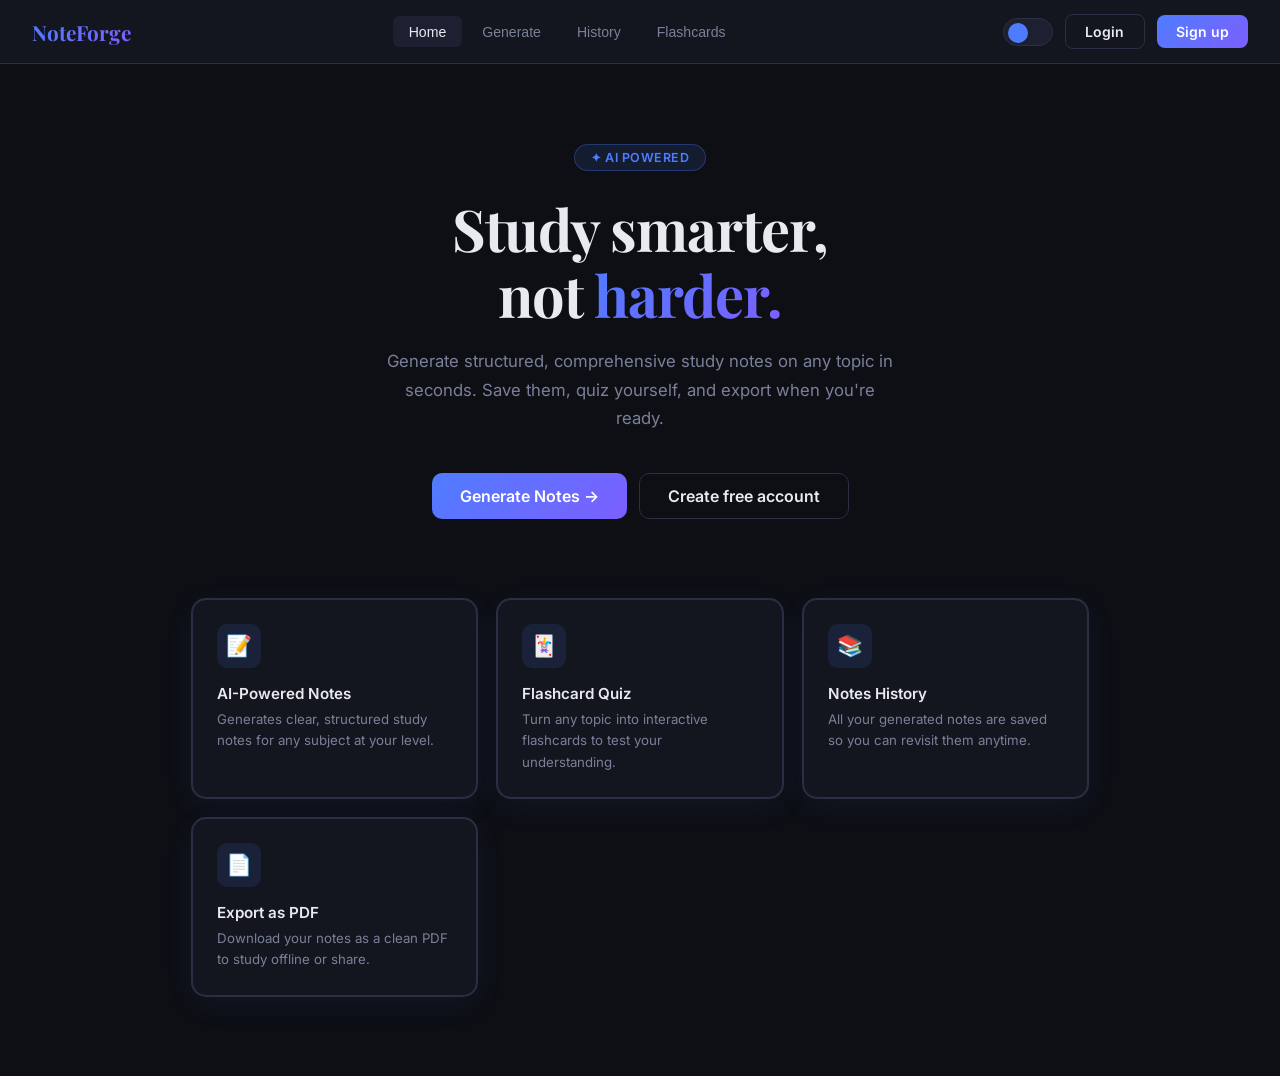
==== backend/static/index.html @ dbd55664 "Initial project upload" ====
<!DOCTYPE html>
<html lang="en" data-theme="dark">
<head>
  <meta charset="UTF-8" />
  <meta name="viewport" content="width=device-width, initial-scale=1.0"/>
  <title>NoteForge AI — Study Notes Generator</title>
  <style>
    @import url('https://fonts.googleapis.com/css2?family=Inter:wght@300;400;500;600;700&family=Playfair+Display:wght@700&display=swap');

    :root[data-theme="dark"] {
      --bg: #0d0f14; --surface: #13161e; --surface2: #1c2030;
      --border: #2a2f42; --accent: #4f7cff; --accent2: #7c5fff;
      --text: #e8eaf0; --muted: #7a8099; --success: #2dd4a0;
      --danger: #ff5f6d; --card-glow: 0 0 0 1px #2a2f42, 0 8px 32px rgba(79,124,255,0.07);
    }
    :root[data-theme="light"] {
      --bg: #f4f5f9; --surface: #ffffff; --surface2: #eef0f7;
      --border: #dde0ee; --accent: #3d6af7; --accent2: #6b4bef;
      --text: #141824; --muted: #6b7290; --success: #17a87a;
      --danger: #e0394a; --card-glow: 0 0 0 1px #dde0ee, 0 8px 32px rgba(61,106,247,0.08);
    }
    *, *::before, *::after { box-sizing: border-box; margin: 0; padding: 0; }
    body { font-family: 'Inter', Arial, sans-serif; background: var(--bg); color: var(--text); min-height: 100vh; transition: background 0.3s, color 0.3s; }
    nav { position: sticky; top: 0; z-index: 100; display: flex; align-items: center; justify-content: space-between; padding: 0 2rem; height: 64px; background: var(--surface); border-bottom: 1px solid var(--border); }
    .logo { font-family: 'Playfair Display', Georgia, serif; font-size: 1.3rem; font-weight: 700; background: linear-gradient(135deg, var(--accent), var(--accent2)); -webkit-background-clip: text; -webkit-text-fill-color: transparent; }
    .nav-links { display: flex; gap: 0.25rem; }
    .nav-links button { background: none; border: none; cursor: pointer; color: var(--muted); font-size: 0.88rem; font-weight: 500; padding: 0.45rem 1rem; border-radius: 6px; transition: all 0.2s; }
    .nav-links button:hover, .nav-links button.active { color: var(--text); background: var(--surface2); }
    .nav-right { display: flex; align-items: center; gap: 0.75rem; }
    .theme-toggle { background: var(--surface2); border: 1px solid var(--border); border-radius: 50px; width: 50px; height: 28px; cursor: pointer; position: relative; }
    .theme-toggle::after { content: ''; position: absolute; top: 4px; left: 4px; width: 20px; height: 20px; border-radius: 50%; background: var(--accent); transition: transform 0.3s; }
    [data-theme="light"] .theme-toggle::after { transform: translateX(22px); }
    .btn { padding: 0.5rem 1.2rem; border-radius: 8px; font-size: 0.875rem; font-weight: 600; cursor: pointer; border: none; transition: all 0.2s; font-family: inherit; }
    .btn-outline { background: none; border: 1px solid var(--border); color: var(--text); }
    .btn-outline:hover { border-color: var(--accent); color: var(--accent); }
    .btn-primary { background: linear-gradient(135deg, var(--accent), var(--accent2)); color: #fff; }
    .btn-primary:hover { opacity: 0.88; transform: translateY(-1px); }
    .page { display: none; animation: fadeIn 0.25s ease; }
    .page.active { display: block; }
    @keyframes fadeIn { from { opacity: 0; transform: translateY(8px); } to { opacity: 1; } }
    .hero { max-width: 740px; margin: 0 auto; padding: 5rem 2rem 3rem; text-align: center; }
    .hero-badge { display: inline-block; margin-bottom: 1.5rem; padding: 0.3rem 1rem; border-radius: 50px; background: rgba(79,124,255,0.12); border: 1px solid rgba(79,124,255,0.3); font-size: 0.78rem; font-weight: 600; color: var(--accent); text-transform: uppercase; letter-spacing: 0.5px; }
    .hero h1 { font-family: 'Playfair Display', Georgia, serif; font-size: clamp(2.2rem, 5vw, 3.6rem); line-height: 1.15; letter-spacing: -1px; margin-bottom: 1.25rem; }
    .hero h1 span { background: linear-gradient(135deg, var(--accent), var(--accent2)); -webkit-background-clip: text; -webkit-text-fill-color: transparent; }
    .hero p { color: var(--muted); font-size: 1.05rem; line-height: 1.7; margin-bottom: 2.5rem; max-width: 520px; margin-left: auto; margin-right: auto; }
    .hero-actions { display: flex; gap: 0.75rem; justify-content: center; flex-wrap: wrap; }
    .hero-actions .btn { padding: 0.75rem 1.75rem; font-size: 1rem; border-radius: 10px; }
    .features { max-width: 960px; margin: 0 auto; padding: 2rem 2rem 5rem; display: grid; grid-template-columns: repeat(auto-fit, minmax(220px, 1fr)); gap: 1.25rem; }
    .feature-card { background: var(--surface); border: 1px solid var(--border); border-radius: 14px; padding: 1.5rem; box-shadow: var(--card-glow); transition: transform 0.2s, border-color 0.2s; }
    .feature-card:hover { transform: translateY(-3px); border-color: var(--accent); }
    .feature-icon { width: 44px; height: 44px; border-radius: 10px; background: rgba(79,124,255,0.12); display: flex; align-items: center; justify-content: center; font-size: 1.3rem; margin-bottom: 1rem; }
    .feature-card h3 { font-size: 0.95rem; font-weight: 600; margin-bottom: 0.4rem; }
    .feature-card p { font-size: 0.83rem; color: var(--muted); line-height: 1.6; }
    .auth-wrap { min-height: calc(100vh - 64px); display: flex; align-items: center; justify-content: center; padding: 2rem; }
    .auth-card { background: var(--surface); border: 1px solid var(--border); border-radius: 16px; padding: 2.5rem; width: 100%; max-width: 420px; box-shadow: var(--card-glow); }
    .auth-card h2 { font-family: 'Playfair Display', Georgia, serif; font-size: 1.7rem; margin-bottom: 0.4rem; }
    .auth-card > p { color: var(--muted); font-size: 0.88rem; margin-bottom: 2rem; }
    .form-group { margin-bottom: 1.1rem; }
    .form-group label { display: block; font-size: 0.78rem; font-weight: 600; color: var(--muted); margin-bottom: 0.4rem; text-transform: uppercase; letter-spacing: 0.3px; }
    .form-group input { width: 100%; padding: 0.75rem 1rem; background: var(--surface2); border: 1px solid var(--border); border-radius: 8px; color: var(--text); font-size: 0.9rem; outline: none; transition: border-color 0.2s; font-family: inherit; }
    .form-group input:focus { border-color: var(--accent); }
    .auth-card .btn-primary { width: 100%; padding: 0.8rem; font-size: 0.95rem; border-radius: 10px; margin-top: 0.5rem; }
    .auth-switch { text-align: center; margin-top: 1.5rem; font-size: 0.85rem; color: var(--muted); }
    .auth-switch a { color: var(--accent); cursor: pointer; font-weight: 600; }
    .gen-wrap { max-width: 820px; margin: 0 auto; padding: 3rem 2rem; }
    .gen-wrap h2 { font-family: 'Playfair Display', Georgia, serif; font-size: 1.9rem; margin-bottom: 0.4rem; }
    .gen-wrap > p { color: var(--muted); font-size: 0.9rem; margin-bottom: 2rem; }
    .gen-card { background: var(--surface); border: 1px solid var(--border); border-radius: 16px; padding: 2rem; box-shadow: var(--card-glow); margin-bottom: 1.5rem; }
    .gen-row { display: flex; gap: 0.75rem; flex-wrap: wrap; margin-bottom: 1.25rem; }
    .gen-row input, .gen-row select { flex: 1; min-width: 150px; padding: 0.75rem 1rem; background: var(--surface2); border: 1px solid var(--border); border-radius: 8px; color: var(--text); font-size: 0.9rem; outline: none; font-family: inherit; transition: border-color 0.2s; }
    .gen-row input:focus, .gen-row select:focus { border-color: var(--accent); }
    .gen-row select option { background: var(--surface); }
    .gen-card .btn-primary { padding: 0.75rem 2rem; font-size: 0.95rem; border-radius: 10px; }
    .result-card { background: var(--surface); border: 1px solid var(--border); border-radius: 16px; padding: 2rem; box-shadow: var(--card-glow); display: none; }
    .result-card.visible { display: block; animation: fadeIn 0.3s ease; }
    .result-header { display: flex; align-items: center; justify-content: space-between; margin-bottom: 1.25rem; flex-wrap: wrap; gap: 0.75rem; }
    .result-header h3 { font-size: 1rem; font-weight: 600; }
    .result-actions { display: flex; gap: 0.5rem; }
    .result-actions .btn { padding: 0.4rem 0.9rem; font-size: 0.78rem; border-radius: 7px; }
    .notes-body { font-size: 0.9rem; line-height: 1.85; color: var(--text); white-space: pre-wrap; max-height: 500px; overflow-y: auto; padding-right: 0.5rem; }
    .notes-body::-webkit-scrollbar { width: 5px; }
    .notes-body::-webkit-scrollbar-thumb { background: var(--border); border-radius: 4px; }
    .loader { display: none; text-align: center; padding: 3rem; }
    .loader.visible { display: block; }
    .spinner { width: 38px; height: 38px; border-radius: 50%; border: 3px solid var(--border); border-top-color: var(--accent); animation: spin 0.8s linear infinite; margin: 0 auto 1rem; }
    @keyframes spin { to { transform: rotate(360deg); } }
    .loader p { color: var(--muted); font-size: 0.88rem; }
    .hist-wrap { max-width: 820px; margin: 0 auto; padding: 3rem 2rem; }
    .hist-wrap h2 { font-family: 'Playfair Display', Georgia, serif; font-size: 1.9rem; margin-bottom: 0.4rem; }
    .hist-wrap > p { color: var(--muted); font-size: 0.9rem; margin-bottom: 2rem; }
    .hist-grid { display: flex; flex-direction: column; gap: 1rem; }
    .hist-item { background: var(--surface); border: 1px solid var(--border); border-radius: 14px; padding: 1.25rem 1.5rem; box-shadow: var(--card-glow); display: flex; align-items: center; justify-content: space-between; gap: 1rem; cursor: pointer; transition: border-color 0.2s, transform 0.2s; }
    .hist-item:hover { border-color: var(--accent); transform: translateX(4px); }
    .hist-info h4 { font-size: 0.95rem; font-weight: 600; margin-bottom: 0.2rem; text-transform: uppercase; }
    .hist-info span { font-size: 0.78rem; color: var(--muted); }
    .hist-badge { padding: 0.25rem 0.8rem; border-radius: 50px; background: rgba(79,124,255,0.12); color: var(--accent); font-size: 0.75rem; font-weight: 600; white-space: nowrap; }
    .empty-state { text-align: center; padding: 4rem 2rem; color: var(--muted); }
    .empty-icon { font-size: 2.5rem; margin-bottom: 1rem; }
    .flash-wrap { max-width: 820px; margin: 0 auto; padding: 3rem 2rem; }
    .flash-wrap h2 { font-family: 'Playfair Display', Georgia, serif; font-size: 1.9rem; margin-bottom: 0.4rem; }
    .flash-wrap > p { color: var(--muted); font-size: 0.9rem; margin-bottom: 2rem; }
    .flash-gen-row { display: flex; gap: 0.75rem; margin-bottom: 2rem; flex-wrap: wrap; }
    .flash-gen-row input { flex: 1; min-width: 200px; padding: 0.75rem 1rem; background: var(--surface); border: 1px solid var(--border); border-radius: 8px; color: var(--text); font-size: 0.9rem; outline: none; font-family: inherit; transition: border-color 0.2s; }
    .flash-gen-row input:focus { border-color: var(--accent); }
    .flash-gen-row .btn-primary { padding: 0.75rem 1.5rem; border-radius: 9px; }
    .flashcard-area { display: none; }
    .flashcard-area.visible { display: block; }
    .flashcard { background: var(--surface); border: 1px solid var(--border); border-radius: 18px; padding: 3rem 2rem; text-align: center; min-height: 230px; display: flex; flex-direction: column; align-items: center; justify-content: center; box-shadow: var(--card-glow); margin-bottom: 1.5rem; cursor: pointer; user-select: none; transition: transform 0.15s; }
    .flashcard:hover { transform: scale(1.01); }
    .fc-label { font-size: 0.72rem; font-weight: 700; letter-spacing: 1.5px; text-transform: uppercase; color: var(--accent); margin-bottom: 1rem; }
    .fc-text { font-size: 1.15rem; line-height: 1.6; font-weight: 500; }
    .fc-controls { display: flex; align-items: center; justify-content: center; gap: 1rem; flex-wrap: wrap; }
    .fc-controls .btn { padding: 0.55rem 1.3rem; border-radius: 9px; font-size: 0.88rem; }
    .fc-counter { color: var(--muted); font-size: 0.85rem; font-weight: 500; min-width: 60px; text-align: center; }
    .toast { position: fixed; bottom: 1.5rem; right: 1.5rem; padding: 0.8rem 1.3rem; border-radius: 10px; font-size: 0.85rem; font-weight: 500; background: var(--surface); border: 1px solid var(--border); box-shadow: 0 8px 24px rgba(0,0,0,0.2); opacity: 0; transform: translateY(12px); transition: all 0.3s; pointer-events: none; z-index: 999; }
    .toast.show { opacity: 1; transform: none; }
    .toast.success { border-color: var(--success); color: var(--success); }
    .toast.error { border-color: var(--danger); color: var(--danger); }
    @media (max-width: 600px) { nav { padding: 0 1rem; } .nav-links button { padding: 0.4rem 0.6rem; font-size: 0.78rem; } .gen-wrap, .hist-wrap, .flash-wrap { padding: 2rem 1rem; } .auth-card { padding: 1.75rem; } }
  </style>
</head>
<body>

<nav>
  <div class="logo">NoteForge</div>
  <div class="nav-links">
    <button onclick="showPage('home')" class="active" id="nav-home">Home</button>
    <button onclick="showPage('generate')" id="nav-generate">Generate</button>
    <button onclick="showPage('history')" id="nav-history">History</button>
    <button onclick="showPage('flashcards')" id="nav-flashcards">Flashcards</button>
  </div>
  <div class="nav-right">
    <button class="theme-toggle" onclick="toggleTheme()"></button>
    <button class="btn btn-outline" id="nav-login" onclick="showPage('login')">Login</button>
    <button class="btn btn-primary" id="nav-register" onclick="showPage('register')">Sign up</button>
  </div>
</nav>

<div class="page active" id="page-home">
  <div class="hero">
    <div class="hero-badge">✦ AI Powered</div>
    <h1>Study smarter,<br/>not <span>harder.</span></h1>
    <p>Generate structured, comprehensive study notes on any topic in seconds. Save them, quiz yourself, and export when you're ready.</p>
    <div class="hero-actions">
      <button class="btn btn-primary" onclick="showPage('generate')">Generate Notes →</button>
      <button class="btn btn-outline" onclick="showPage('register')">Create free account</button>
    </div>
  </div>
  <div class="features">
    <div class="feature-card"><div class="feature-icon">📝</div><h3>AI-Powered Notes</h3><p>Generates clear, structured study notes for any subject at your level.</p></div>
    <div class="feature-card"><div class="feature-icon">🃏</div><h3>Flashcard Quiz</h3><p>Turn any topic into interactive flashcards to test your understanding.</p></div>
    <div class="feature-card"><div class="feature-icon">📚</div><h3>Notes History</h3><p>All your generated notes are saved so you can revisit them anytime.</p></div>
    <div class="feature-card"><div class="feature-icon">📄</div><h3>Export as PDF</h3><p>Download your notes as a clean PDF to study offline or share.</p></div>
  </div>
</div>

<div class="page" id="page-login">
  <div class="auth-wrap"><div class="auth-card">
    <h2>Welcome back</h2><p>Sign in to access your notes.</p>
    <div class="form-group"><label>Email</label><input type="email" id="login-email" placeholder="you@example.com"/></div>
    <div class="form-group"><label>Password</label><input type="password" id="login-password" placeholder="••••••••"/></div>
    <button class="btn btn-primary" onclick="handleLogin()">Sign in</button>
    <div class="auth-switch">No account? <a onclick="showPage('register')">Sign up</a></div>
  </div></div>
</div>

<div class="page" id="page-register">
  <div class="auth-wrap"><div class="auth-card">
    <h2>Create account</h2><p>Start generating AI study notes for free.</p>
    <div class="form-group"><label>Full Name</label><input type="text" id="reg-name" placeholder="Your name"/></div>
    <div class="form-group"><label>Email</label><input type="email" id="reg-email" placeholder="you@example.com"/></div>
    <div class="form-group"><label>Password</label><input type="password" id="reg-password" placeholder="••••••••"/></div>
    <button class="btn btn-primary" onclick="handleRegister()">Create account</button>
    <div class="auth-switch">Have account? <a onclick="showPage('login')">Sign in</a></div>
  </div></div>
</div>

<div class="page" id="page-generate">
  <div class="gen-wrap">
    <h2>Generate Notes</h2>
    <p>Enter a topic and let AI write your study notes.</p>
    <div class="gen-card">
      <div class="gen-row">
        <input type="text" id="topic-input" placeholder="e.g. DBMS, Photosynthesis, Recursion…"/>
        <select id="level-select">
          <option value="beginner">Beginner</option>
          <option value="intermediate" selected>Intermediate</option>
          <option value="advanced">Advanced</option>
        </select>
        <select id="style-select">
          <option value="structured">Structured</option>
          <option value="detailed">Detailed</option>
          <option value="concise">Concise</option>
        </select>
      </div>
      <button class="btn btn-primary" onclick="generateNotes()">Generate Notes</button>
    </div>
    <div class="loader" id="gen-loader"><div class="spinner"></div><p>Generating your notes…</p></div>
    <div class="result-card" id="result-card">
      <div class="result-header">
        <h3 id="result-title">Notes: —</h3>
        <div class="result-actions">
          <button class="btn btn-outline" onclick="exportPDF()">📄 Export PDF</button>
          <button class="btn btn-outline" onclick="copyNotes()">📋 Copy</button>
        </div>
      </div>
      <div class="notes-body" id="notes-body"></div>
    </div>
  </div>
</div>

<div class="page" id="page-history">
  <div class="hist-wrap">
    <h2>Notes History</h2>
    <p>All your generated notes saved in database.</p>
    <div class="hist-grid" id="hist-grid"></div>
  </div>
</div>

<div class="page" id="page-flashcards">
  <div class="flash-wrap">
    <h2>Flashcards</h2>
    <p>Generate quiz flashcards on any topic to test yourself.</p>
    <div class="flash-gen-row">
      <input type="text" id="flash-topic" placeholder="e.g. DBMS, Mitosis…"/>
      <button class="btn btn-primary" onclick="generateFlashcards()">Generate Cards</button>
    </div>
    <div class="loader" id="flash-loader"><div class="spinner"></div><p>Preparing flashcards…</p></div>
    <div class="flashcard-area" id="flashcard-area">
      <div class="flashcard" onclick="flipCard()">
        <div class="fc-label" id="fc-label">Question</div>
        <div class="fc-text" id="fc-text">—</div>
      </div>
      <div class="fc-controls">
        <button class="btn btn-outline" onclick="prevCard()">← Prev</button>
        <span class="fc-counter" id="fc-counter">1 / 1</span>
        <button class="btn btn-outline" onclick="nextCard()">Next →</button>
        <button class="btn btn-primary" onclick="flipCard()">Flip</button>
      </div>
    </div>
  </div>
</div>

<div class="toast" id="toast"></div>

<script>
  const API = 'http://127.0.0.1:8000';
  let token = localStorage.getItem('token') || null;
  let currentNotes = '', currentTopic = '';
  let flashcards = [], fcIndex = 0, fcFlipped = false;

  const savedTheme = localStorage.getItem('theme') || 'dark';
  document.documentElement.setAttribute('data-theme', savedTheme);
  function toggleTheme() {
    const t = document.documentElement.getAttribute('data-theme') === 'dark' ? 'light' : 'dark';
    document.documentElement.setAttribute('data-theme', t);
    localStorage.setItem('theme', t);
  }

  function showPage(id) {
    document.querySelectorAll('.page').forEach(p => p.classList.remove('active'));
    document.querySelectorAll('.nav-links button').forEach(b => b.classList.remove('active'));
    document.getElementById('page-' + id).classList.add('active');
    const navBtn = document.getElementById('nav-' + id);
    if (navBtn) navBtn.classList.add('active');
    if (id === 'history') loadHistory();
  }

  function showToast(msg, type = 'success') {
    const t = document.getElementById('toast');
    t.textContent = msg; t.className = 'toast ' + type + ' show';
    setTimeout(() => t.className = 'toast', 3000);
  }

  async function handleLogin() {
    const email = document.getElementById('login-email').value;
    const pass = document.getElementById('login-password').value;
    if (!email || !pass) return showToast('Fill in all fields.', 'error');
    try {
      const res = await fetch(`${API}/auth/login`, {
        method: 'POST', headers: {'Content-Type': 'application/json'},
        body: JSON.stringify({ email, password: pass })
      });
      const data = await res.json();
      if (!res.ok) throw new Error(data.detail || 'Login failed');
      token = data.access_token;
      localStorage.setItem('token', token);
      showToast('Signed in!'); updateAuthUI(); showPage('generate');
    } catch(e) { showToast(e.message, 'error'); }
  }

  async function handleRegister() {
    const name = document.getElementById('reg-name').value;
    const email = document.getElementById('reg-email').value;
    const pass = document.getElementById('reg-password').value;
    if (!name || !email || !pass) return showToast('Fill in all fields.', 'error');
    try {
      const res = await fetch(`${API}/auth/register`, {
        method: 'POST', headers: {'Content-Type': 'application/json'},
        body: JSON.stringify({ name, email, password: pass })
      });
      const data = await res.json();
      if (!res.ok) throw new Error(data.detail || 'Registration failed');
      showToast('Account created! Please sign in.'); showPage('login');
    } catch(e) { showToast(e.message, 'error'); }
  }

  function updateAuthUI() {
    const loginBtn = document.getElementById('nav-login');
    const regBtn = document.getElementById('nav-register');
    if (token) {
      loginBtn.textContent = 'Logout';
      loginBtn.onclick = () => { token = null; localStorage.removeItem('token'); updateAuthUI(); showPage('home'); showToast('Logged out!'); };
      regBtn.style.display = 'none';
    } else {
      loginBtn.textContent = 'Login';
      loginBtn.onclick = () => showPage('login');
      regBtn.style.display = '';
    }
  }
  updateAuthUI();

  async function generateNotes() {
    const topic = document.getElementById('topic-input').value.trim();
    const level = document.getElementById('level-select').value;
    const style = document.getElementById('style-select').value;
    if (!topic) return showToast('Enter a topic first.', 'error');
    currentTopic = topic;
    document.getElementById('gen-loader').classList.add('visible');
    document.getElementById('result-card').classList.remove('visible');
    try {
      const res = await fetch(`${API}/notes/generate?topic=${encodeURIComponent(topic)}&level=${level}&style=${style}`, {
        method: 'POST', headers: token ? {'Authorization': 'Bearer ' + token} : {}
      });
      const data = await res.json();
      if (!res.ok) throw new Error(data.detail || 'Generation failed');
      currentNotes = data.notes || data.content || '';
      document.getElementById('result-title').textContent = 'Notes: ' + topic.toUpperCase();
      document.getElementById('notes-body').textContent = currentNotes;
      document.getElementById('result-card').classList.add('visible');
      if (data.cached) showToast('Loaded from cache! ⚡');
      else showToast('Notes generated and saved! ✅');
    } catch(e) { showToast(e.message, 'error'); }
    finally { document.getElementById('gen-loader').classList.remove('visible'); }
  }

  function copyNotes() { navigator.clipboard.writeText(currentNotes); showToast('Copied!'); }

  function exportPDF() {
    if (!currentNotes) return showToast('No notes to export!', 'error');
    const w = window.open('', '_blank');
    w.document.write(`<html><head><title>${currentTopic}</title><style>body{font-family:Georgia,serif;max-width:750px;margin:40px auto;line-height:1.9;color:#111;padding:0 20px}h1{font-size:1.6rem;margin-bottom:0.5rem}p.meta{color:#666;font-size:0.9rem;margin-bottom:2rem;border-bottom:1px solid #ddd;padding-bottom:1rem}pre{white-space:pre-wrap;font-family:inherit;font-size:0.95rem}</style></head><body><h1>${currentTopic.toUpperCase()} — Study Notes</h1><p class="meta">Generated by NoteForge AI | ${new Date().toLocaleDateString()}</p><pre>${currentNotes}</pre></body></html>`);
    w.document.close(); setTimeout(() => w.print(), 500);
  }

  async function loadHistory() {
    const grid = document.getElementById('hist-grid');
    grid.innerHTML = '<div class="empty-state"><div class="empty-icon">⏳</div><p>Loading history...</p></div>';
    try {
      const res = await fetch(`${API}/notes/history`);
      const data = await res.json();
      if (!data.length) {
        grid.innerHTML = '<div class="empty-state"><div class="empty-icon">📭</div><p>No saved notes yet. Generate some notes first!</p></div>';
        return;
      }
      grid.innerHTML = data.map(n => `
        <div class="hist-item" onclick="viewNote(${n.id})">
          <div class="hist-info">
            <h4>${n.topic.toUpperCase()}</h4>
            <span>${new Date(n.created_at).toLocaleDateString()} • ${n.level}</span>
          </div>
          <span class="hist-badge">View Notes</span>
        </div>
      `).join('');
    } catch(e) {
      grid.innerHTML = '<div class="empty-state"><div class="empty-icon">❌</div><p>Error loading history.</p></div>';
    }
  }

  async function viewNote(id) {
    try {
      const res = await fetch(`${API}/notes/history/${id}`);
      const n = await res.json();
      currentNotes = n.content; currentTopic = n.topic;
      document.getElementById('topic-input').value = n.topic;
      document.getElementById('result-title').textContent = 'Notes: ' + n.topic.toUpperCase();
      document.getElementById('notes-body').textContent = n.content;
      document.getElementById('result-card').classList.add('visible');
      showPage('generate');
    } catch(e) { showToast('Error loading note.', 'error'); }
  }

  async function generateFlashcards() {
    const topic = document.getElementById('flash-topic').value.trim();
    if (!topic) return showToast('Enter a topic first.', 'error');
    document.getElementById('flash-loader').classList.add('visible');
    document.getElementById('flashcard-area').classList.remove('visible');
    try {
      const res = await fetch(`${API}/notes/flashcards?topic=${encodeURIComponent(topic)}`, {
        method: 'POST', headers: token ? {'Authorization': 'Bearer ' + token} : {}
      });
      const data = await res.json();
      if (!res.ok) throw new Error(data.detail || 'Failed');
      flashcards = data.flashcards || data;
      showToast('Flashcards ready!');
    } catch(e) {
      flashcards = [
        { question: `What is ${topic}?`, answer: `${topic} is a fundamental concept in computer science.` },
        { question: `What are the key components of ${topic}?`, answer: `Key components include structure, organization, and efficient data management.` },
        { question: `Give a real-world example of ${topic}.`, answer: `${topic} is used in banking systems and e-commerce platforms.` },
        { question: `Why is ${topic} important?`, answer: `${topic} improves performance, efficiency, and helps solve complex problems.` },
        { question: `What are the advantages of ${topic}?`, answer: `Better organization, faster access, reduced redundancy, and improved reliability.` },
      ];
      showToast('Showing demo flashcards!');
    } finally { document.getElementById('flash-loader').classList.remove('visible'); }
    fcIndex = 0; fcFlipped = false; renderCard();
    document.getElementById('flashcard-area').classList.add('visible');
  }

  function renderCard() {
    fcFlipped = false;
    document.getElementById('fc-label').textContent = 'Question';
    document.getElementById('fc-text').textContent = flashcards[fcIndex].question;
    document.getElementById('fc-counter').textContent = (fcIndex + 1) + ' / ' + flashcards.length;
  }
  function flipCard() {
    fcFlipped = !fcFlipped;
    document.getElementById('fc-label').textContent = fcFlipped ? 'Answer' : 'Question';
    document.getElementById('fc-text').textContent = fcFlipped ? flashcards[fcIndex].answer : flashcards[fcIndex].question;
  }
  function nextCard() { if (fcIndex < flashcards.length - 1) { fcIndex++; renderCard(); } }
  function prevCard() { if (fcIndex > 0) { fcIndex--; renderCard(); } }
</script>
</body>
</html>
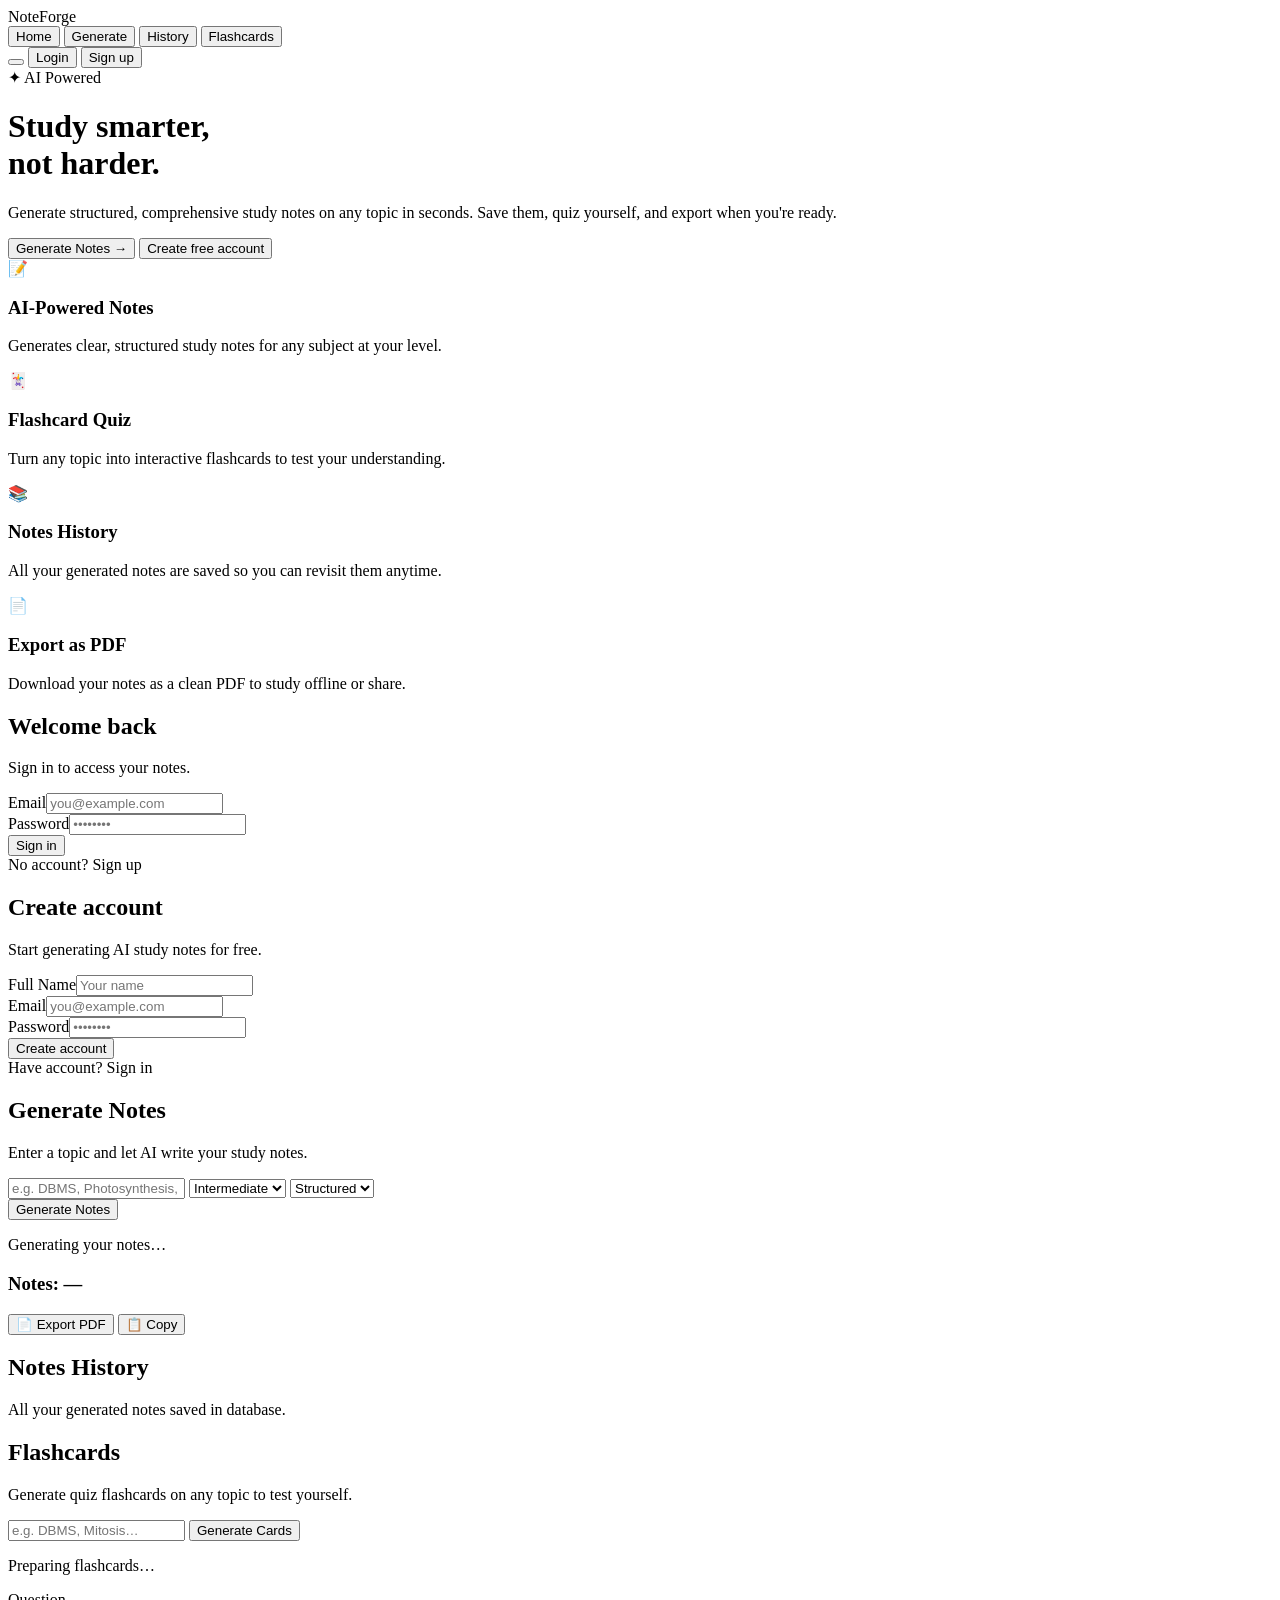
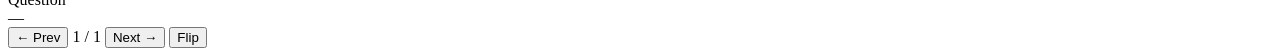
==== commit 5b9d490a: "Remove API key from env" ====
--- a/backend/static/index.html
+++ b/backend/static/index.html
@@ -4,120 +4,7 @@
   <meta charset="UTF-8" />
   <meta name="viewport" content="width=device-width, initial-scale=1.0"/>
   <title>NoteForge AI — Study Notes Generator</title>
-  <style>
-    @import url('https://fonts.googleapis.com/css2?family=Inter:wght@300;400;500;600;700&family=Playfair+Display:wght@700&display=swap');
-
-    :root[data-theme="dark"] {
-      --bg: #0d0f14; --surface: #13161e; --surface2: #1c2030;
-      --border: #2a2f42; --accent: #4f7cff; --accent2: #7c5fff;
-      --text: #e8eaf0; --muted: #7a8099; --success: #2dd4a0;
-      --danger: #ff5f6d; --card-glow: 0 0 0 1px #2a2f42, 0 8px 32px rgba(79,124,255,0.07);
-    }
-    :root[data-theme="light"] {
-      --bg: #f4f5f9; --surface: #ffffff; --surface2: #eef0f7;
-      --border: #dde0ee; --accent: #3d6af7; --accent2: #6b4bef;
-      --text: #141824; --muted: #6b7290; --success: #17a87a;
-      --danger: #e0394a; --card-glow: 0 0 0 1px #dde0ee, 0 8px 32px rgba(61,106,247,0.08);
-    }
-    *, *::before, *::after { box-sizing: border-box; margin: 0; padding: 0; }
-    body { font-family: 'Inter', Arial, sans-serif; background: var(--bg); color: var(--text); min-height: 100vh; transition: background 0.3s, color 0.3s; }
-    nav { position: sticky; top: 0; z-index: 100; display: flex; align-items: center; justify-content: space-between; padding: 0 2rem; height: 64px; background: var(--surface); border-bottom: 1px solid var(--border); }
-    .logo { font-family: 'Playfair Display', Georgia, serif; font-size: 1.3rem; font-weight: 700; background: linear-gradient(135deg, var(--accent), var(--accent2)); -webkit-background-clip: text; -webkit-text-fill-color: transparent; }
-    .nav-links { display: flex; gap: 0.25rem; }
-    .nav-links button { background: none; border: none; cursor: pointer; color: var(--muted); font-size: 0.88rem; font-weight: 500; padding: 0.45rem 1rem; border-radius: 6px; transition: all 0.2s; }
-    .nav-links button:hover, .nav-links button.active { color: var(--text); background: var(--surface2); }
-    .nav-right { display: flex; align-items: center; gap: 0.75rem; }
-    .theme-toggle { background: var(--surface2); border: 1px solid var(--border); border-radius: 50px; width: 50px; height: 28px; cursor: pointer; position: relative; }
-    .theme-toggle::after { content: ''; position: absolute; top: 4px; left: 4px; width: 20px; height: 20px; border-radius: 50%; background: var(--accent); transition: transform 0.3s; }
-    [data-theme="light"] .theme-toggle::after { transform: translateX(22px); }
-    .btn { padding: 0.5rem 1.2rem; border-radius: 8px; font-size: 0.875rem; font-weight: 600; cursor: pointer; border: none; transition: all 0.2s; font-family: inherit; }
-    .btn-outline { background: none; border: 1px solid var(--border); color: var(--text); }
-    .btn-outline:hover { border-color: var(--accent); color: var(--accent); }
-    .btn-primary { background: linear-gradient(135deg, var(--accent), var(--accent2)); color: #fff; }
-    .btn-primary:hover { opacity: 0.88; transform: translateY(-1px); }
-    .page { display: none; animation: fadeIn 0.25s ease; }
-    .page.active { display: block; }
-    @keyframes fadeIn { from { opacity: 0; transform: translateY(8px); } to { opacity: 1; } }
-    .hero { max-width: 740px; margin: 0 auto; padding: 5rem 2rem 3rem; text-align: center; }
-    .hero-badge { display: inline-block; margin-bottom: 1.5rem; padding: 0.3rem 1rem; border-radius: 50px; background: rgba(79,124,255,0.12); border: 1px solid rgba(79,124,255,0.3); font-size: 0.78rem; font-weight: 600; color: var(--accent); text-transform: uppercase; letter-spacing: 0.5px; }
-    .hero h1 { font-family: 'Playfair Display', Georgia, serif; font-size: clamp(2.2rem, 5vw, 3.6rem); line-height: 1.15; letter-spacing: -1px; margin-bottom: 1.25rem; }
-    .hero h1 span { background: linear-gradient(135deg, var(--accent), var(--accent2)); -webkit-background-clip: text; -webkit-text-fill-color: transparent; }
-    .hero p { color: var(--muted); font-size: 1.05rem; line-height: 1.7; margin-bottom: 2.5rem; max-width: 520px; margin-left: auto; margin-right: auto; }
-    .hero-actions { display: flex; gap: 0.75rem; justify-content: center; flex-wrap: wrap; }
-    .hero-actions .btn { padding: 0.75rem 1.75rem; font-size: 1rem; border-radius: 10px; }
-    .features { max-width: 960px; margin: 0 auto; padding: 2rem 2rem 5rem; display: grid; grid-template-columns: repeat(auto-fit, minmax(220px, 1fr)); gap: 1.25rem; }
-    .feature-card { background: var(--surface); border: 1px solid var(--border); border-radius: 14px; padding: 1.5rem; box-shadow: var(--card-glow); transition: transform 0.2s, border-color 0.2s; }
-    .feature-card:hover { transform: translateY(-3px); border-color: var(--accent); }
-    .feature-icon { width: 44px; height: 44px; border-radius: 10px; background: rgba(79,124,255,0.12); display: flex; align-items: center; justify-content: center; font-size: 1.3rem; margin-bottom: 1rem; }
-    .feature-card h3 { font-size: 0.95rem; font-weight: 600; margin-bottom: 0.4rem; }
-    .feature-card p { font-size: 0.83rem; color: var(--muted); line-height: 1.6; }
-    .auth-wrap { min-height: calc(100vh - 64px); display: flex; align-items: center; justify-content: center; padding: 2rem; }
-    .auth-card { background: var(--surface); border: 1px solid var(--border); border-radius: 16px; padding: 2.5rem; width: 100%; max-width: 420px; box-shadow: var(--card-glow); }
-    .auth-card h2 { font-family: 'Playfair Display', Georgia, serif; font-size: 1.7rem; margin-bottom: 0.4rem; }
-    .auth-card > p { color: var(--muted); font-size: 0.88rem; margin-bottom: 2rem; }
-    .form-group { margin-bottom: 1.1rem; }
-    .form-group label { display: block; font-size: 0.78rem; font-weight: 600; color: var(--muted); margin-bottom: 0.4rem; text-transform: uppercase; letter-spacing: 0.3px; }
-    .form-group input { width: 100%; padding: 0.75rem 1rem; background: var(--surface2); border: 1px solid var(--border); border-radius: 8px; color: var(--text); font-size: 0.9rem; outline: none; transition: border-color 0.2s; font-family: inherit; }
-    .form-group input:focus { border-color: var(--accent); }
-    .auth-card .btn-primary { width: 100%; padding: 0.8rem; font-size: 0.95rem; border-radius: 10px; margin-top: 0.5rem; }
-    .auth-switch { text-align: center; margin-top: 1.5rem; font-size: 0.85rem; color: var(--muted); }
-    .auth-switch a { color: var(--accent); cursor: pointer; font-weight: 600; }
-    .gen-wrap { max-width: 820px; margin: 0 auto; padding: 3rem 2rem; }
-    .gen-wrap h2 { font-family: 'Playfair Display', Georgia, serif; font-size: 1.9rem; margin-bottom: 0.4rem; }
-    .gen-wrap > p { color: var(--muted); font-size: 0.9rem; margin-bottom: 2rem; }
-    .gen-card { background: var(--surface); border: 1px solid var(--border); border-radius: 16px; padding: 2rem; box-shadow: var(--card-glow); margin-bottom: 1.5rem; }
-    .gen-row { display: flex; gap: 0.75rem; flex-wrap: wrap; margin-bottom: 1.25rem; }
-    .gen-row input, .gen-row select { flex: 1; min-width: 150px; padding: 0.75rem 1rem; background: var(--surface2); border: 1px solid var(--border); border-radius: 8px; color: var(--text); font-size: 0.9rem; outline: none; font-family: inherit; transition: border-color 0.2s; }
-    .gen-row input:focus, .gen-row select:focus { border-color: var(--accent); }
-    .gen-row select option { background: var(--surface); }
-    .gen-card .btn-primary { padding: 0.75rem 2rem; font-size: 0.95rem; border-radius: 10px; }
-    .result-card { background: var(--surface); border: 1px solid var(--border); border-radius: 16px; padding: 2rem; box-shadow: var(--card-glow); display: none; }
-    .result-card.visible { display: block; animation: fadeIn 0.3s ease; }
-    .result-header { display: flex; align-items: center; justify-content: space-between; margin-bottom: 1.25rem; flex-wrap: wrap; gap: 0.75rem; }
-    .result-header h3 { font-size: 1rem; font-weight: 600; }
-    .result-actions { display: flex; gap: 0.5rem; }
-    .result-actions .btn { padding: 0.4rem 0.9rem; font-size: 0.78rem; border-radius: 7px; }
-    .notes-body { font-size: 0.9rem; line-height: 1.85; color: var(--text); white-space: pre-wrap; max-height: 500px; overflow-y: auto; padding-right: 0.5rem; }
-    .notes-body::-webkit-scrollbar { width: 5px; }
-    .notes-body::-webkit-scrollbar-thumb { background: var(--border); border-radius: 4px; }
-    .loader { display: none; text-align: center; padding: 3rem; }
-    .loader.visible { display: block; }
-    .spinner { width: 38px; height: 38px; border-radius: 50%; border: 3px solid var(--border); border-top-color: var(--accent); animation: spin 0.8s linear infinite; margin: 0 auto 1rem; }
-    @keyframes spin { to { transform: rotate(360deg); } }
-    .loader p { color: var(--muted); font-size: 0.88rem; }
-    .hist-wrap { max-width: 820px; margin: 0 auto; padding: 3rem 2rem; }
-    .hist-wrap h2 { font-family: 'Playfair Display', Georgia, serif; font-size: 1.9rem; margin-bottom: 0.4rem; }
-    .hist-wrap > p { color: var(--muted); font-size: 0.9rem; margin-bottom: 2rem; }
-    .hist-grid { display: flex; flex-direction: column; gap: 1rem; }
-    .hist-item { background: var(--surface); border: 1px solid var(--border); border-radius: 14px; padding: 1.25rem 1.5rem; box-shadow: var(--card-glow); display: flex; align-items: center; justify-content: space-between; gap: 1rem; cursor: pointer; transition: border-color 0.2s, transform 0.2s; }
-    .hist-item:hover { border-color: var(--accent); transform: translateX(4px); }
-    .hist-info h4 { font-size: 0.95rem; font-weight: 600; margin-bottom: 0.2rem; text-transform: uppercase; }
-    .hist-info span { font-size: 0.78rem; color: var(--muted); }
-    .hist-badge { padding: 0.25rem 0.8rem; border-radius: 50px; background: rgba(79,124,255,0.12); color: var(--accent); font-size: 0.75rem; font-weight: 600; white-space: nowrap; }
-    .empty-state { text-align: center; padding: 4rem 2rem; color: var(--muted); }
-    .empty-icon { font-size: 2.5rem; margin-bottom: 1rem; }
-    .flash-wrap { max-width: 820px; margin: 0 auto; padding: 3rem 2rem; }
-    .flash-wrap h2 { font-family: 'Playfair Display', Georgia, serif; font-size: 1.9rem; margin-bottom: 0.4rem; }
-    .flash-wrap > p { color: var(--muted); font-size: 0.9rem; margin-bottom: 2rem; }
-    .flash-gen-row { display: flex; gap: 0.75rem; margin-bottom: 2rem; flex-wrap: wrap; }
-    .flash-gen-row input { flex: 1; min-width: 200px; padding: 0.75rem 1rem; background: var(--surface); border: 1px solid var(--border); border-radius: 8px; color: var(--text); font-size: 0.9rem; outline: none; font-family: inherit; transition: border-color 0.2s; }
-    .flash-gen-row input:focus { border-color: var(--accent); }
-    .flash-gen-row .btn-primary { padding: 0.75rem 1.5rem; border-radius: 9px; }
-    .flashcard-area { display: none; }
-    .flashcard-area.visible { display: block; }
-    .flashcard { background: var(--surface); border: 1px solid var(--border); border-radius: 18px; padding: 3rem 2rem; text-align: center; min-height: 230px; display: flex; flex-direction: column; align-items: center; justify-content: center; box-shadow: var(--card-glow); margin-bottom: 1.5rem; cursor: pointer; user-select: none; transition: transform 0.15s; }
-    .flashcard:hover { transform: scale(1.01); }
-    .fc-label { font-size: 0.72rem; font-weight: 700; letter-spacing: 1.5px; text-transform: uppercase; color: var(--accent); margin-bottom: 1rem; }
-    .fc-text { font-size: 1.15rem; line-height: 1.6; font-weight: 500; }
-    .fc-controls { display: flex; align-items: center; justify-content: center; gap: 1rem; flex-wrap: wrap; }
-    .fc-controls .btn { padding: 0.55rem 1.3rem; border-radius: 9px; font-size: 0.88rem; }
-    .fc-counter { color: var(--muted); font-size: 0.85rem; font-weight: 500; min-width: 60px; text-align: center; }
-    .toast { position: fixed; bottom: 1.5rem; right: 1.5rem; padding: 0.8rem 1.3rem; border-radius: 10px; font-size: 0.85rem; font-weight: 500; background: var(--surface); border: 1px solid var(--border); box-shadow: 0 8px 24px rgba(0,0,0,0.2); opacity: 0; transform: translateY(12px); transition: all 0.3s; pointer-events: none; z-index: 999; }
-    .toast.show { opacity: 1; transform: none; }
-    .toast.success { border-color: var(--success); color: var(--success); }
-    .toast.error { border-color: var(--danger); color: var(--danger); }
-    @media (max-width: 600px) { nav { padding: 0 1rem; } .nav-links button { padding: 0.4rem 0.6rem; font-size: 0.78rem; } .gen-wrap, .hist-wrap, .flash-wrap { padding: 2rem 1rem; } .auth-card { padding: 1.75rem; } }
-  </style>
+  <link rel="stylesheet" href="/static/style.css"/>
 </head>
 <body>
 
@@ -136,6 +23,7 @@
   </div>
 </nav>
 
+<!-- HOME -->
 <div class="page active" id="page-home">
   <div class="hero">
     <div class="hero-badge">✦ AI Powered</div>
@@ -146,14 +34,30 @@
       <button class="btn btn-outline" onclick="showPage('register')">Create free account</button>
     </div>
   </div>
-  <div class="features">
-    <div class="feature-card"><div class="feature-icon">📝</div><h3>AI-Powered Notes</h3><p>Generates clear, structured study notes for any subject at your level.</p></div>
-    <div class="feature-card"><div class="feature-icon">🃏</div><h3>Flashcard Quiz</h3><p>Turn any topic into interactive flashcards to test your understanding.</p></div>
-    <div class="feature-card"><div class="feature-icon">📚</div><h3>Notes History</h3><p>All your generated notes are saved so you can revisit them anytime.</p></div>
-    <div class="feature-card"><div class="feature-icon">📄</div><h3>Export as PDF</h3><p>Download your notes as a clean PDF to study offline or share.</p></div>
+    <div class="features">
+  <div class="feature-card" onclick="showPage('generate')">
+    <div class="feature-icon">📝</div>
+    <h3>AI-Powered Notes</h3>
+    <p>Generates clear, structured study notes for any subject at your level.</p>
+  </div>
+  <div class="feature-card" onclick="showPage('flashcards')">
+    <div class="feature-icon">🃏</div>
+    <h3>Flashcard Quiz</h3>
+    <p>Turn any topic into interactive flashcards to test your understanding.</p>
+  </div>
+  <div class="feature-card" onclick="showPage('history')">
+    <div class="feature-icon">📚</div>
+    <h3>Notes History</h3>
+    <p>All your generated notes are saved so you can revisit them anytime.</p>
+  </div>
+  <div class="feature-card" onclick="showPage('generate')">
+    <div class="feature-icon">📄</div>
+    <h3>Export as PDF</h3>
+    <p>Download your notes as a clean PDF to study offline or share.</p>
   </div>
 </div>
 
+<!-- LOGIN -->
 <div class="page" id="page-login">
   <div class="auth-wrap"><div class="auth-card">
     <h2>Welcome back</h2><p>Sign in to access your notes.</p>
@@ -164,6 +68,7 @@
   </div></div>
 </div>
 
+<!-- REGISTER -->
 <div class="page" id="page-register">
   <div class="auth-wrap"><div class="auth-card">
     <h2>Create account</h2><p>Start generating AI study notes for free.</p>
@@ -175,6 +80,7 @@
   </div></div>
 </div>
 
+<!-- GENERATE -->
 <div class="page" id="page-generate">
   <div class="gen-wrap">
     <h2>Generate Notes</h2>
@@ -209,6 +115,7 @@
   </div>
 </div>
 
+<!-- HISTORY -->
 <div class="page" id="page-history">
   <div class="hist-wrap">
     <h2>Notes History</h2>
@@ -217,6 +124,7 @@
   </div>
 </div>
 
+<!-- FLASHCARDS -->
 <div class="page" id="page-flashcards">
   <div class="flash-wrap">
     <h2>Flashcards</h2>
@@ -242,194 +150,6 @@
 </div>
 
 <div class="toast" id="toast"></div>
-
-<script>
-  const API = 'http://127.0.0.1:8000';
-  let token = localStorage.getItem('token') || null;
-  let currentNotes = '', currentTopic = '';
-  let flashcards = [], fcIndex = 0, fcFlipped = false;
-
-  const savedTheme = localStorage.getItem('theme') || 'dark';
-  document.documentElement.setAttribute('data-theme', savedTheme);
-  function toggleTheme() {
-    const t = document.documentElement.getAttribute('data-theme') === 'dark' ? 'light' : 'dark';
-    document.documentElement.setAttribute('data-theme', t);
-    localStorage.setItem('theme', t);
-  }
-
-  function showPage(id) {
-    document.querySelectorAll('.page').forEach(p => p.classList.remove('active'));
-    document.querySelectorAll('.nav-links button').forEach(b => b.classList.remove('active'));
-    document.getElementById('page-' + id).classList.add('active');
-    const navBtn = document.getElementById('nav-' + id);
-    if (navBtn) navBtn.classList.add('active');
-    if (id === 'history') loadHistory();
-  }
-
-  function showToast(msg, type = 'success') {
-    const t = document.getElementById('toast');
-    t.textContent = msg; t.className = 'toast ' + type + ' show';
-    setTimeout(() => t.className = 'toast', 3000);
-  }
-
-  async function handleLogin() {
-    const email = document.getElementById('login-email').value;
-    const pass = document.getElementById('login-password').value;
-    if (!email || !pass) return showToast('Fill in all fields.', 'error');
-    try {
-      const res = await fetch(`${API}/auth/login`, {
-        method: 'POST', headers: {'Content-Type': 'application/json'},
-        body: JSON.stringify({ email, password: pass })
-      });
-      const data = await res.json();
-      if (!res.ok) throw new Error(data.detail || 'Login failed');
-      token = data.access_token;
-      localStorage.setItem('token', token);
-      showToast('Signed in!'); updateAuthUI(); showPage('generate');
-    } catch(e) { showToast(e.message, 'error'); }
-  }
-
-  async function handleRegister() {
-    const name = document.getElementById('reg-name').value;
-    const email = document.getElementById('reg-email').value;
-    const pass = document.getElementById('reg-password').value;
-    if (!name || !email || !pass) return showToast('Fill in all fields.', 'error');
-    try {
-      const res = await fetch(`${API}/auth/register`, {
-        method: 'POST', headers: {'Content-Type': 'application/json'},
-        body: JSON.stringify({ name, email, password: pass })
-      });
-      const data = await res.json();
-      if (!res.ok) throw new Error(data.detail || 'Registration failed');
-      showToast('Account created! Please sign in.'); showPage('login');
-    } catch(e) { showToast(e.message, 'error'); }
-  }
-
-  function updateAuthUI() {
-    const loginBtn = document.getElementById('nav-login');
-    const regBtn = document.getElementById('nav-register');
-    if (token) {
-      loginBtn.textContent = 'Logout';
-      loginBtn.onclick = () => { token = null; localStorage.removeItem('token'); updateAuthUI(); showPage('home'); showToast('Logged out!'); };
-      regBtn.style.display = 'none';
-    } else {
-      loginBtn.textContent = 'Login';
-      loginBtn.onclick = () => showPage('login');
-      regBtn.style.display = '';
-    }
-  }
-  updateAuthUI();
-
-  async function generateNotes() {
-    const topic = document.getElementById('topic-input').value.trim();
-    const level = document.getElementById('level-select').value;
-    const style = document.getElementById('style-select').value;
-    if (!topic) return showToast('Enter a topic first.', 'error');
-    currentTopic = topic;
-    document.getElementById('gen-loader').classList.add('visible');
-    document.getElementById('result-card').classList.remove('visible');
-    try {
-      const res = await fetch(`${API}/notes/generate?topic=${encodeURIComponent(topic)}&level=${level}&style=${style}`, {
-        method: 'POST', headers: token ? {'Authorization': 'Bearer ' + token} : {}
-      });
-      const data = await res.json();
-      if (!res.ok) throw new Error(data.detail || 'Generation failed');
-      currentNotes = data.notes || data.content || '';
-      document.getElementById('result-title').textContent = 'Notes: ' + topic.toUpperCase();
-      document.getElementById('notes-body').textContent = currentNotes;
-      document.getElementById('result-card').classList.add('visible');
-      if (data.cached) showToast('Loaded from cache! ⚡');
-      else showToast('Notes generated and saved! ✅');
-    } catch(e) { showToast(e.message, 'error'); }
-    finally { document.getElementById('gen-loader').classList.remove('visible'); }
-  }
-
-  function copyNotes() { navigator.clipboard.writeText(currentNotes); showToast('Copied!'); }
-
-  function exportPDF() {
-    if (!currentNotes) return showToast('No notes to export!', 'error');
-    const w = window.open('', '_blank');
-    w.document.write(`<html><head><title>${currentTopic}</title><style>body{font-family:Georgia,serif;max-width:750px;margin:40px auto;line-height:1.9;color:#111;padding:0 20px}h1{font-size:1.6rem;margin-bottom:0.5rem}p.meta{color:#666;font-size:0.9rem;margin-bottom:2rem;border-bottom:1px solid #ddd;padding-bottom:1rem}pre{white-space:pre-wrap;font-family:inherit;font-size:0.95rem}</style></head><body><h1>${currentTopic.toUpperCase()} — Study Notes</h1><p class="meta">Generated by NoteForge AI | ${new Date().toLocaleDateString()}</p><pre>${currentNotes}</pre></body></html>`);
-    w.document.close(); setTimeout(() => w.print(), 500);
-  }
-
-  async function loadHistory() {
-    const grid = document.getElementById('hist-grid');
-    grid.innerHTML = '<div class="empty-state"><div class="empty-icon">⏳</div><p>Loading history...</p></div>';
-    try {
-      const res = await fetch(`${API}/notes/history`);
-      const data = await res.json();
-      if (!data.length) {
-        grid.innerHTML = '<div class="empty-state"><div class="empty-icon">📭</div><p>No saved notes yet. Generate some notes first!</p></div>';
-        return;
-      }
-      grid.innerHTML = data.map(n => `
-        <div class="hist-item" onclick="viewNote(${n.id})">
-          <div class="hist-info">
-            <h4>${n.topic.toUpperCase()}</h4>
-            <span>${new Date(n.created_at).toLocaleDateString()} • ${n.level}</span>
-          </div>
-          <span class="hist-badge">View Notes</span>
-        </div>
-      `).join('');
-    } catch(e) {
-      grid.innerHTML = '<div class="empty-state"><div class="empty-icon">❌</div><p>Error loading history.</p></div>';
-    }
-  }
-
-  async function viewNote(id) {
-    try {
-      const res = await fetch(`${API}/notes/history/${id}`);
-      const n = await res.json();
-      currentNotes = n.content; currentTopic = n.topic;
-      document.getElementById('topic-input').value = n.topic;
-      document.getElementById('result-title').textContent = 'Notes: ' + n.topic.toUpperCase();
-      document.getElementById('notes-body').textContent = n.content;
-      document.getElementById('result-card').classList.add('visible');
-      showPage('generate');
-    } catch(e) { showToast('Error loading note.', 'error'); }
-  }
-
-  async function generateFlashcards() {
-    const topic = document.getElementById('flash-topic').value.trim();
-    if (!topic) return showToast('Enter a topic first.', 'error');
-    document.getElementById('flash-loader').classList.add('visible');
-    document.getElementById('flashcard-area').classList.remove('visible');
-    try {
-      const res = await fetch(`${API}/notes/flashcards?topic=${encodeURIComponent(topic)}`, {
-        method: 'POST', headers: token ? {'Authorization': 'Bearer ' + token} : {}
-      });
-      const data = await res.json();
-      if (!res.ok) throw new Error(data.detail || 'Failed');
-      flashcards = data.flashcards || data;
-      showToast('Flashcards ready!');
-    } catch(e) {
-      flashcards = [
-        { question: `What is ${topic}?`, answer: `${topic} is a fundamental concept in computer science.` },
-        { question: `What are the key components of ${topic}?`, answer: `Key components include structure, organization, and efficient data management.` },
-        { question: `Give a real-world example of ${topic}.`, answer: `${topic} is used in banking systems and e-commerce platforms.` },
-        { question: `Why is ${topic} important?`, answer: `${topic} improves performance, efficiency, and helps solve complex problems.` },
-        { question: `What are the advantages of ${topic}?`, answer: `Better organization, faster access, reduced redundancy, and improved reliability.` },
-      ];
-      showToast('Showing demo flashcards!');
-    } finally { document.getElementById('flash-loader').classList.remove('visible'); }
-    fcIndex = 0; fcFlipped = false; renderCard();
-    document.getElementById('flashcard-area').classList.add('visible');
-  }
-
-  function renderCard() {
-    fcFlipped = false;
-    document.getElementById('fc-label').textContent = 'Question';
-    document.getElementById('fc-text').textContent = flashcards[fcIndex].question;
-    document.getElementById('fc-counter').textContent = (fcIndex + 1) + ' / ' + flashcards.length;
-  }
-  function flipCard() {
-    fcFlipped = !fcFlipped;
-    document.getElementById('fc-label').textContent = fcFlipped ? 'Answer' : 'Question';
-    document.getElementById('fc-text').textContent = fcFlipped ? flashcards[fcIndex].answer : flashcards[fcIndex].question;
-  }
-  function nextCard() { if (fcIndex < flashcards.length - 1) { fcIndex++; renderCard(); } }
-  function prevCard() { if (fcIndex > 0) { fcIndex--; renderCard(); } }
-</script>
+<script src="/static/script.js"></script>
 </body>
 </html>
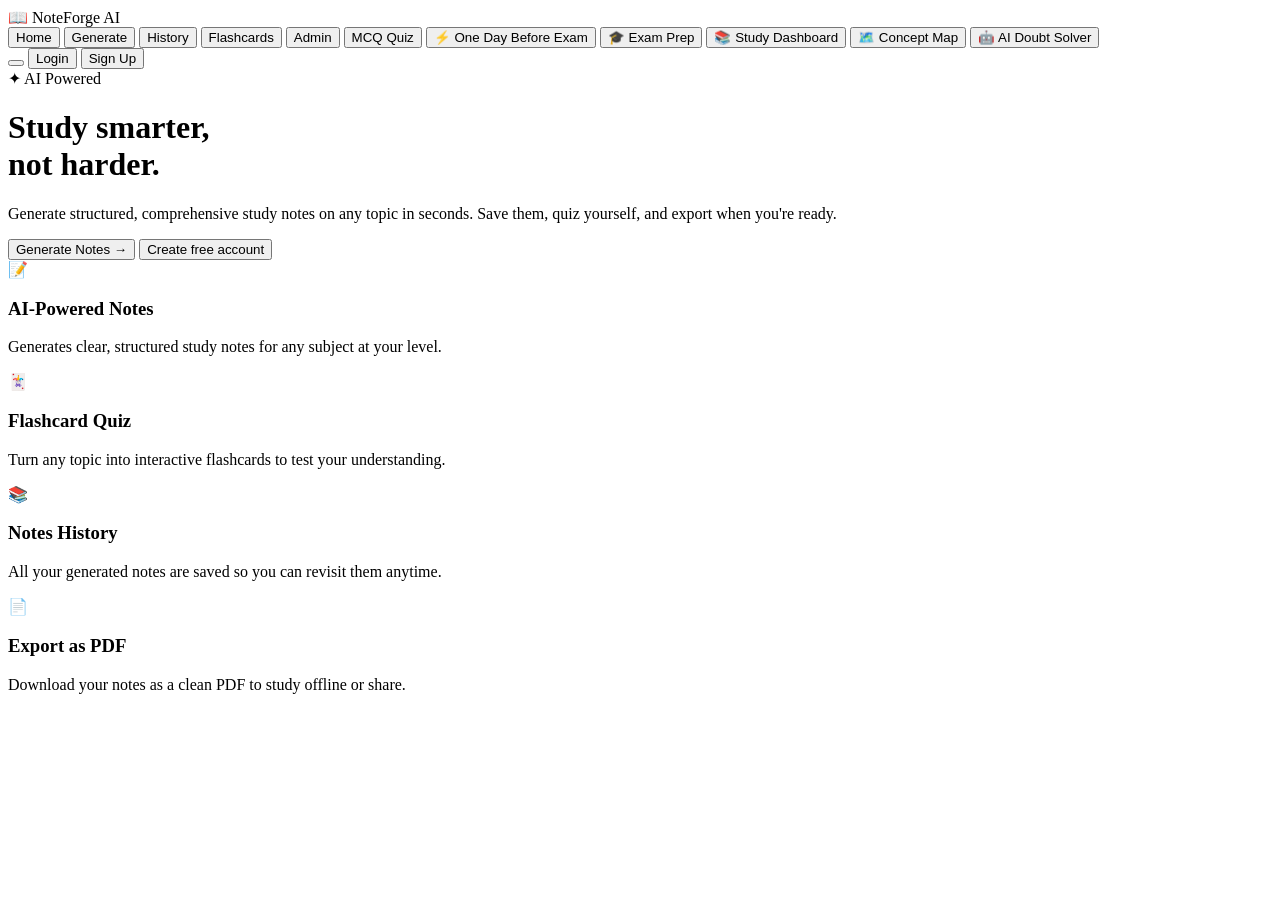
==== commit 44992581: "Prepare for deployment" ====
--- a/backend/static/index.html
+++ b/backend/static/index.html
@@ -4,26 +4,58 @@
   <meta charset="UTF-8" />
   <meta name="viewport" content="width=device-width, initial-scale=1.0"/>
   <title>NoteForge AI — Study Notes Generator</title>
-  <link rel="stylesheet" href="/static/style.css"/>
+
+  <link rel="stylesheet" href="/static/style.css">
+
+  <style>
+    .page {
+      display: none;
+    }
+
+    .page.active {
+      display: block;
+    }
+  </style>
+
 </head>
 <body>
-
 <nav>
-  <div class="logo">NoteForge</div>
+  <div class="logo">📖 NoteForge AI</div>
   <div class="nav-links">
     <button onclick="showPage('home')" class="active" id="nav-home">Home</button>
     <button onclick="showPage('generate')" id="nav-generate">Generate</button>
     <button onclick="showPage('history')" id="nav-history">History</button>
     <button onclick="showPage('flashcards')" id="nav-flashcards">Flashcards</button>
-  </div>
+    <button onclick="showPage('admin')" id="nav-admin">Admin</button>
+    <button onclick="showPage('mcq')" id="nav-mcq">MCQ Quiz</button>
+    <button onclick="showPage('exam')" id="nav-exam">
+    ⚡ One Day Before Exam
+</button>
+<button onclick="showPage('examprep')" id="nav-examprep">🎓 Exam Prep</button>
+<button onclick="showPage('study')"id="nav-study">
+  📚 Study Dashboard
+</button>
+
+<button onclick="showPage('mindmap')" id="nav-mindmap">
+    🗺️ Concept Map
+</button>
+    <button onclick="showPage('doubt')" id="nav-doubt">
+  🤖 AI Doubt Solver
+</button>
+</div>
   <div class="nav-right">
     <button class="theme-toggle" onclick="toggleTheme()"></button>
-    <button class="btn btn-outline" id="nav-login" onclick="showPage('login')">Login</button>
-    <button class="btn btn-primary" id="nav-register" onclick="showPage('register')">Sign up</button>
-  </div>
+
+    <button class="btn btn-outline" onclick="showPage('login')">
+        Login
+    </button>
+
+    <button class="btn btn-primary" onclick="showPage('register')">
+        Sign Up
+    </button>
+</div>
 </nav>
 
-<!-- HOME -->
 <div class="page active" id="page-home">
   <div class="hero">
     <div class="hero-badge">✦ AI Powered</div>
@@ -34,30 +66,14 @@
       <button class="btn btn-outline" onclick="showPage('register')">Create free account</button>
     </div>
   </div>
-    <div class="features">
-  <div class="feature-card" onclick="showPage('generate')">
-    <div class="feature-icon">📝</div>
-    <h3>AI-Powered Notes</h3>
-    <p>Generates clear, structured study notes for any subject at your level.</p>
-  </div>
-  <div class="feature-card" onclick="showPage('flashcards')">
-    <div class="feature-icon">🃏</div>
-    <h3>Flashcard Quiz</h3>
-    <p>Turn any topic into interactive flashcards to test your understanding.</p>
-  </div>
-  <div class="feature-card" onclick="showPage('history')">
-    <div class="feature-icon">📚</div>
-    <h3>Notes History</h3>
-    <p>All your generated notes are saved so you can revisit them anytime.</p>
-  </div>
-  <div class="feature-card" onclick="showPage('generate')">
-    <div class="feature-icon">📄</div>
-    <h3>Export as PDF</h3>
-    <p>Download your notes as a clean PDF to study offline or share.</p>
-  </div>
-</div>
-
-<!-- LOGIN -->
+  <div class="features">
+    <div class="feature-card" onclick="showPage('generate')"><div class="feature-icon">📝</div><h3>AI-Powered Notes</h3><p>Generates clear, structured study notes for any subject at your level.</p></div>
+    <div class="feature-card" onclick="showPage('flashcards')"><div class="feature-icon">🃏</div><h3>Flashcard Quiz</h3><p>Turn any topic into interactive flashcards to test your understanding.</p></div>
+    <div class="feature-card" onclick="showPage('history')"><div class="feature-icon">📚</div><h3>Notes History</h3><p>All your generated notes are saved so you can revisit them anytime.</p></div>
+    <div class="feature-card" onclick="showPage('generate')"><div class="feature-icon">📄</div><h3>Export as PDF</h3><p>Download your notes as a clean PDF to study offline or share.</p></div>
+  </div>
+</div>
+
 <div class="page" id="page-login">
   <div class="auth-wrap"><div class="auth-card">
     <h2>Welcome back</h2><p>Sign in to access your notes.</p>
@@ -68,7 +84,6 @@
   </div></div>
 </div>
 
-<!-- REGISTER -->
 <div class="page" id="page-register">
   <div class="auth-wrap"><div class="auth-card">
     <h2>Create account</h2><p>Start generating AI study notes for free.</p>
@@ -80,7 +95,6 @@
   </div></div>
 </div>
 
-<!-- GENERATE -->
 <div class="page" id="page-generate">
   <div class="gen-wrap">
     <h2>Generate Notes</h2>
@@ -115,7 +129,6 @@
   </div>
 </div>
 
-<!-- HISTORY -->
 <div class="page" id="page-history">
   <div class="hist-wrap">
     <h2>Notes History</h2>
@@ -124,7 +137,6 @@
   </div>
 </div>
 
-<!-- FLASHCARDS -->
 <div class="page" id="page-flashcards">
   <div class="flash-wrap">
     <h2>Flashcards</h2>
@@ -148,8 +160,389 @@
     </div>
   </div>
 </div>
+<div class="page" id="page-admin">
+  <div class="gen-wrap">
+    <h2>Admin Dashboard</h2>
+    <div style="text-align:right;margin-bottom:15px;">
+    <button class="btn btn-primary" onclick="logout()">Logout</button>
+</div>
+    <p>Manage users and notes.</p>
+    <div class="features" style="margin-bottom:2rem">
+      <div class="feature-card"><div class="feature-icon">👥</div><h3 id="total-users">-</h3><p>Total Users</p></div>
+      <div class="feature-card"><div class="feature-icon">✅</div><h3 id="active-users">-</h3><p>Active Users</p></div>
+      <div class="feature-card"><div class="feature-icon">🚫</div><h3 id="blocked-users">-</h3><p>Blocked Users</p></div>
+      <div class="feature-card"><div class="feature-icon">📝</div><h3 id="total-notes">-</h3><p>Total Notes</p></div>
+    </div>
+    <h3 style="margin-bottom:1rem">All Users</h3>
+    <div id="admin-users-grid"></div>
+  </div>
+  <h3 style="margin-top:2rem; margin-bottom:1rem;">All Notes</h3>
+<div id="admin-notes-grid"></div>
+</div>
+<!-- Add this page div to index.html after flashcards page -->
+<!-- ================= MCQ PAGE ================= -->
+<div class="page" id="page-mcq">
+  <div class="gen-wrap">
+    <h2>MCQ Quiz</h2>
+    <p>Test your knowledge with AI-generated multiple choice questions.</p>
+
+    <div class="gen-card" id="mcq-setup">
+      <div class="gen-row">
+        <input type="text" id="mcq-topic" placeholder="e.g. DBMS, Photosynthesis, Arrays…" />
+
+        <select id="mcq-difficulty">
+          <option value="easy">Easy</option>
+          <option value="medium" selected>Medium</option>
+          <option value="hard">Hard</option>
+        </select>
+
+        <select id="mcq-count">
+          <option value="3">3 Questions</option>
+          <option value="5" selected>5 Questions</option>
+          <option value="10">10 Questions</option>
+        </select>
+      </div>
+
+      <button class="btn btn-primary" onclick="generateMCQ()">
+        Generate Quiz
+      </button>
+    </div>
+
+    <div class="loader" id="mcq-loader">
+      <div class="spinner"></div>
+      <p>Generating questions…</p>
+    </div>
+
+    <div id="mcq-quiz-area" style="display:none;">
+
+      <div id="mcq-progress" style="margin-bottom:1.5rem;">
+        <div style="display:flex;justify-content:space-between;">
+          <span id="mcq-progress-text">Question 1 of 5</span>
+          <span id="mcq-score-text">Score: 0</span>
+        </div>
+
+        <div style="background:var(--surface2);height:6px;border-radius:50px;">
+          <div id="mcq-progress-bar"
+               style="width:0%;height:6px;border-radius:50px;"></div>
+        </div>
+      </div>
+
+      <div class="flashcard"
+           style="cursor:default;min-height:120px;padding:2rem;text-align:left;">
+
+        <div id="mcq-q-label">Question 1</div>
+
+        <div id="mcq-question">—</div>
+
+      </div>
+
+      <div id="mcq-options"
+           style="display:flex;flex-direction:column;gap:10px;margin:20px 0;">
+      </div>
+
+      <div id="mcq-explanation" style="display:none;">
+        <h4>Explanation</h4>
+        <div id="mcq-explanation-text"></div>
+      </div>
+
+      <div style="margin-top:20px;">
+        <button class="btn btn-primary"
+                id="mcq-next-btn"
+                onclick="nextMCQ()"
+                style="display:none;">
+          Next Question →
+        </button>
+
+        <button class="btn btn-outline"
+                onclick="restartMCQ()">
+          Restart Quiz
+        </button>
+      </div>
+
+    </div>
+
+    <div id="mcq-result"
+         style="display:none;text-align:center;padding:3rem;">
+
+      <div id="mcq-result-emoji">🎉</div>
+
+      <h3 id="mcq-result-title">Quiz Complete!</h3>
+
+      <p id="mcq-result-score"></p>
+
+      <button class="btn btn-primary"
+              onclick="restartMCQ()">
+        Try Again
+      </button>
+
+    </div>
+
+  </div>
+</div>
+<!-- ================= END MCQ PAGE ================= -->
+
+
+<!-- ================= ONE DAY BEFORE EXAM ================= -->
+<div class="page" id="page-exam">
+
+  <div class="gen-wrap">
+
+    <h2>⚡ One Day Before Exam</h2>
+
+    <p>
+      Get a quick, focused revision summary for your exam.
+    </p>
+
+    <div class="gen-card">
+
+      <div class="gen-row">
+
+        <input
+          type="text"
+          id="exam-topic"
+          placeholder="e.g. DBMS, Machine Learning">
+
+        <select id="exam-type">
+          <option value="quick">Quick Revision (5 min)</option>
+          <option value="detailed">Detailed Revision (15 min)</option>
+          <option value="flashpoints">Flash Points Only</option>
+        </select>
+
+      </div>
+
+      <button class="btn btn-primary"
+              onclick="generateExamNotes()">
+        ⚡ Generate Revision Notes
+      </button>
+
+    </div>
+
+    <div class="loader" id="exam-loader">
+      <div class="spinner"></div>
+      <p>Preparing revision...</p>
+    </div>
+
+    <div class="result-card" id="exam-result-card">
+
+      <div class="result-header">
+
+        <h3 id="exam-result-title">
+          Revision: —
+        </h3>
+
+        <div class="result-actions">
+
+          <button class="btn btn-outline"
+                  onclick="exportExamPDF()">
+            📄 Export PDF
+          </button>
+
+          <button class="btn btn-outline"
+                  onclick="copyExamNotes()">
+            📋 Copy
+          </button>
+
+        </div>
+
+      </div>
+
+      <div class="notes-body"
+           id="exam-notes-body"></div>
+
+    </div>
+
+  </div>
+
+</div>
+<!-- ================= END EXAM PAGE ================= -->
+ <!-- Add this page div to index.html after exam page -->
+<div class="page" id="page-examprep">
+  <div class="gen-wrap">
+    <h2>🎓 AI Exam Preparation</h2>
+    <p>Complete exam preparation with syllabus coverage, important questions, and tips!</p>
+
+    <div class="gen-card">
+      <div class="gen-row">
+        <input type="text" id="exam-prep-topic" placeholder="e.g. DBMS, Machine Learning, Physics…"/>
+        <select id="exam-prep-type">
+          <option value="full">Full Preparation</option>
+          <option value="important">Important Questions Only</option>
+          <option value="tips">Exam Tips & Tricks</option>
+          <option value="syllabus">Syllabus Coverage</option>
+        </select>
+        <select id="exam-prep-level">
+          <option value="beginner">Beginner</option>
+          <option value="intermediate" selected>Intermediate</option>
+          <option value="advanced">Advanced</option>
+        </select>
+      </div>
+      <button class="btn btn-primary" onclick="generateExamPreparation()">🎓 Start Exam Prep</button>
+    </div>
+
+    <div class="loader" id="exam-prep-loader"><div class="spinner"></div><p>Preparing your exam guide…</p></div>
+
+    <div class="result-card" id="exam-prep-result-card">
+      <div class="result-header">
+        <h3 id="exam-prep-title">Exam Prep: —</h3>
+        <div class="result-actions">
+          <button class="btn btn-outline" onclick="exportExamPrepPDF()">📄 Export PDF</button>
+          <button class="btn btn-outline" onclick="copyExamPrep()">📋 Copy</button>
+        </div>
+      </div>
+      <div class="notes-body" id="exam-prep-body"></div>
+    </div>
+  </div>
+</div>
+
+<div class="page" id="page-study">
+
+    <div class="gen-wrap">
+
+        <h2>📚 Study Dashboard</h2>
+        <p>Plan your study, manage time and track progress.</p>
+
+        <div class="study-dashboard">
+
+            <!-- LEFT -->
+            <div class="study-left">
+
+                <div class="card">
+                    <h3>📅 Study Planner</h3>
+
+                    <input id="study-topic" type="text" placeholder="Machine Learning">
+
+                    <input id="study-days" type="number" placeholder="Days">
+
+                    <div class="btn-row">
+                        <button class="btn btn-primary" onclick="generateStudyPlan()">📅 Generate</button>
+                        <button class="btn btn-outline" onclick="clearStudyPlan()">🧹 Clear</button>
+                    </div>
+
+                    <div id="study-result"></div>
+                </div>
+
+            </div>
+
+            <!-- RIGHT -->
+            <div class="study-right">
+
+                <div class="card">
+                    <h3>⏰ Pomodoro Timer</h3>
+
+                    <div id="timer-display">25:00</div>
+
+                    <div class="timer-buttons">
+                        <button class="btn btn-primary" onclick="startTimer()">▶ Start</button>
+                        <button class="btn btn-outline" onclick="pauseTimer()">⏸ Pause</button>
+                        <button class="btn btn-outline" onclick="resetTimer()">🔄 Reset</button>
+                    </div>
+                </div>
+
+                <div class="card">
+                    <h3>⚡ Quick Actions</h3>
+
+                    <div class="quick-actions">
+                        <button class="btn btn-outline" onclick="showPage('flashcards')">Flashcards</button>
+                        <button class="btn btn-outline" onclick="showPage('mcq')">MCQ Quiz</button>
+                        <button class="btn btn-outline" onclick="showPage('generate')">AI Notes</button>
+                    </div>
+                </div>
+
+                <div class="card">
+                    <h3>📈 Today's Progress</h3>
+
+                    <div class="progress-item">
+                        <label>Study Completion</label>
+                        <progress value="70" max="100"></progress>
+                    </div>
+
+                    <div class="progress-item">
+                        <label>Revision</label>
+                        <progress value="50" max="100"></progress>
+                    </div>
+
+                    <div class="progress-item">
+                        <label>Practice</label>
+                        <progress value="80" max="100"></progress>
+                    </div>
+
+                </div>
+
+            </div>
+
+        </div>
+
+    </div>
+
+</div>
+
+    
+<div class="page" id="page-mindmap">
+  <div class="gen-wrap">
+
+    <h2>🗺️ AI Concept Map</h2>
+    <p>Generate a structured concept map for any topic.</p>
+
+    <div class="gen-card">
+      <div class="gen-row">
+        <input
+          type="text"
+          id="mindmap-topic"
+          placeholder="e.g. DBMS, Machine Learning, Python">
+      </div>
+
+      <button class="btn btn-primary" onclick="generateMindMap()">
+        🗺️ Generate Concept Map
+      </button>
+    </div>
+
+    <div class="loader" id="mindmap-loader">
+      <div class="spinner"></div>
+      <p>Generating Concept Map...</p>
+    </div>
+
+    <div class="result-card" id="mindmap-result-card">
+      <div class="result-header">
+        <h3 id="mindmap-title">Concept Map</h3>
+
+        <div class="result-actions">
+          <button class="btn btn-outline" onclick="copyMindMap()">📋 Copy</button>
+          <button class="btn btn-outline" onclick="exportMindMapPDF()">📄 Export PDF</button>
+        </div>
+      </div>
+
+      <pre id="mindmap-body" class="notes-body"></pre>
+    </div>
+
+  </div>
+</div>
+
+<div class="page" id="page-doubt">
+  <div class="gen-wrap">
+
+  <h2>🤖 AI Doubt Solver</h2>
+
+  <!-- INPUTS -->
+  <input id="doubt-topic" placeholder="Enter topic">
+  <br><br>
+  <input id="doubt-question" placeholder="Enter question">
+  <br><br>
+
+  <!-- BUTTON -->
+  <button class="btn btn-primary"onclick="openDoubtSolver()">
+    🤖 Solve Doubt
+  </button>
+
+  <!-- RESULT -->
+   <div class="result-card visible">
+  <pre id="doubt-result"></pre>
+
+</div>
+</div>
+</div>
 
 <div class="toast" id="toast"></div>
 <script src="/static/script.js"></script>
-</body>
+
+  </body>
 </html>
